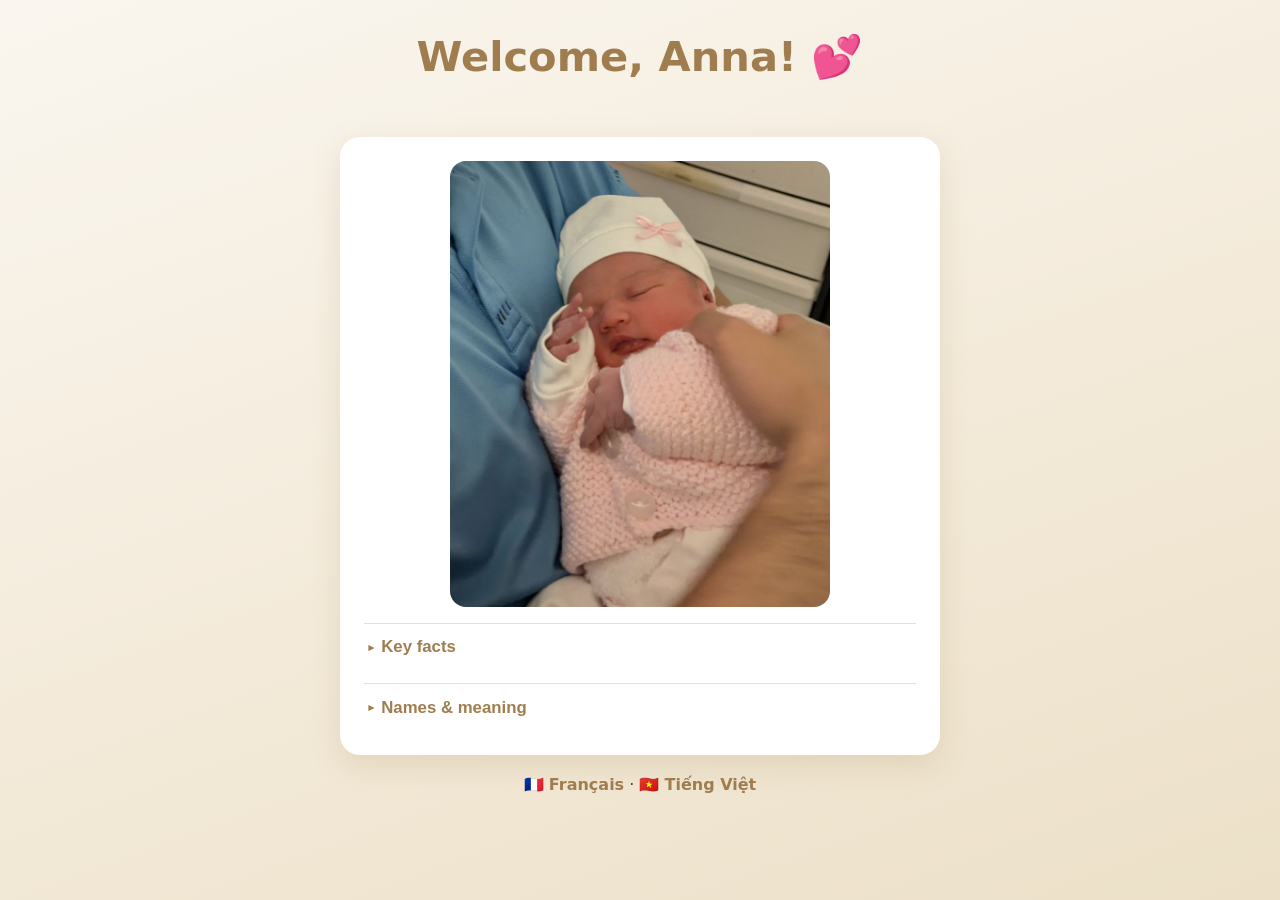
==== anna.en.html @ 6937fba6 "Gift list polish: shorter intro, 🎁 offer button, single button colour - Rewrite the intro (shorter +" ====
<!DOCTYPE html>
<html lang="en">
  <head>
    <meta charset="UTF-8" />
    <meta name="viewport" content="width=device-width, initial-scale=1.0" />
    <title>Anna Tâm Sophie Xuân Doan 🎀</title>
    <link rel="stylesheet" href="styles.css?v=33" />
    <link
      rel="icon"
      href="data:image/svg+xml,<svg xmlns='http://www.w3.org/2000/svg' viewBox='0 0 100 100'><text y='.9em' font-size='90'>👶</text></svg>"
    />
  </head>
  <body data-lang="en">
    <header>
      <h1>Welcome, Anna! 💕</h1>
    </header>

    <main>
      <div class="reveal-card">
        <img id="reveal-photo" class="reveal-photo" alt="" />
        <div class="reveal-section collapsed">
          <button class="reveal-head" type="button" aria-expanded="false">
            <span class="gift-caret" aria-hidden="true">▾</span><span>Key facts</span>
          </button>
          <div class="reveal-body">
            <div id="reveal-facts" class="reveal-facts"></div>
          </div>
        </div>
        <div class="reveal-section collapsed">
          <button class="reveal-head" type="button" aria-expanded="false">
            <span class="gift-caret" aria-hidden="true">▾</span><span>Names &amp; meaning</span>
          </button>
          <div class="reveal-body">
            <div id="reveal-structure" class="reveal-structure"></div>
            <ul id="reveal-names" class="reveal-names"></ul>
            <p id="reveal-name-note" class="reveal-name-note"></p>
          </div>
        </div>
      </div>

      <p class="details-back">
        🇫🇷 <a href="anna.fr.html">Français</a> · 🇻🇳
        <a href="anna.vn.html">Tiếng Việt</a>
      </p>
    </main>

    <script src="script.js?v=33"></script>
  </body>
</html>
---- styles.css ----
:root {
  --beige: #d8c3a0;
  --beige-deep: #a07d4f;
  --cream: #faf6ef;
  --ink: #4a3f30;
  --soft: #8c7e69;
  --good: #2e9e6b;
  --bad: #c2693f;
  --card: #ffffff;
  --shadow: 0 10px 30px rgba(160, 125, 79, 0.18);
}

* {
  box-sizing: border-box;
}

body {
  margin: 0;
  font-family: "Segoe UI", system-ui, -apple-system, sans-serif;
  color: var(--ink);
  background: linear-gradient(160deg, #faf6ef 0%, #f3ead9 55%, #ece0c8 100%);
  min-height: 100vh;
  display: flex;
  flex-direction: column;
}

header {
  text-align: center;
  padding: 2rem 1rem 1rem;
}

header h1 {
  margin: 0 0 1rem;
  font-size: clamp(1.6rem, 5vw, 2.6rem);
  color: var(--beige-deep);
}

nav {
  display: inline-flex;
  flex-wrap: wrap;
  gap: 0.5rem;
  background: rgba(255, 255, 255, 0.7);
  padding: 0.4rem;
  border-radius: 999px;
  box-shadow: var(--shadow);
}

.nav-btn {
  border: none;
  background: transparent;
  color: var(--soft);
  font-size: 0.95rem;
  padding: 0.55rem 1.1rem;
  border-radius: 999px;
  cursor: pointer;
  transition: all 0.2s ease;
}

.nav-btn:hover {
  color: var(--beige-deep);
}

.nav-btn.active {
  background: var(--beige);
  color: #fff;
  box-shadow: 0 4px 12px rgba(160, 125, 79, 0.35);
}

main {
  flex: 1;
  width: 100%;
  max-width: 640px;
  margin: 0 auto;
  padding: 1.5rem 1.25rem 3rem;
}

.screen {
  display: none;
  animation: fade 0.4s ease;
}

.screen.active {
  display: block;
}

@keyframes fade {
  from {
    opacity: 0;
    transform: translateY(8px);
  }
  to {
    opacity: 1;
    transform: translateY(0);
  }
}

h2 {
  color: var(--beige-deep);
  text-align: center;
  margin-top: 0;
}

.lead {
  text-align: center;
  color: var(--soft);
  margin-top: -0.3rem;
}

/* Play button */
.play-btn {
  display: block;
  margin: 2rem auto;
  padding: 1rem 2.5rem;
  font-size: 1.4rem;
  background: linear-gradient(135deg, var(--beige-deep), var(--beige));
  box-shadow: 0 8px 22px rgba(160, 125, 79, 0.45);
}

/* Timer */
.timer-box {
  display: flex;
  flex-direction: column;
  align-items: center;
  margin: 1.5rem 0;
}

.timer-label {
  font-size: 0.75rem;
  letter-spacing: 0.15em;
  text-transform: uppercase;
  color: var(--soft);
}

.timer {
  font-size: 2.4rem;
  font-variant-numeric: tabular-nums;
  font-weight: 700;
  color: var(--ink);
}

/* Forms */
.guess-form {
  display: flex;
  gap: 0.5rem;
  margin: 1rem 0;
}

input[type="text"] {
  flex: 1;
  padding: 0.75rem 1rem;
  border: 2px solid #e6dcc8;
  border-radius: 12px;
  font-size: 1rem;
  outline: none;
  transition: border-color 0.2s;
}

input[type="text"]:focus {
  border-color: var(--beige);
}

button {
  font-size: 1rem;
  font-weight: 600;
  border: none;
  border-radius: 12px;
  padding: 0.75rem 1.25rem;
  background: var(--beige-deep);
  color: #fff;
  cursor: pointer;
  transition: transform 0.1s, opacity 0.2s;
}

button:hover:not(:disabled) {
  transform: translateY(-1px);
}

button:disabled {
  opacity: 0.5;
  cursor: not-allowed;
}

.hint-btn {
  display: block;
  margin: 0.5rem auto;
  background: #fff;
  color: var(--beige-deep);
  border: 2px solid var(--beige);
}

.hints {
  list-style: none;
  padding: 0;
  margin: 1rem 0;
}

.hints li {
  background: #fff;
  border-left: 4px solid var(--beige);
  padding: 0.7rem 1rem;
  margin-bottom: 0.5rem;
  border-radius: 0 10px 10px 0;
  box-shadow: var(--shadow);
  animation: fade 0.3s ease;
}

.feedback {
  text-align: center;
  min-height: 1.4rem;
  font-weight: 600;
  margin: 0.5rem 0;
}

.feedback.correct {
  color: var(--good);
}

.feedback.wrong {
  color: var(--bad);
}

/* Result (win state) */
.result-card,
.reveal-cta-card {
  padding: 1.25rem;
  background: #fff;
  border-radius: 16px;
  box-shadow: var(--shadow);
  text-align: center;
}

.result-card {
  margin-top: 2rem;
}

.reveal-cta-card {
  margin-top: 1rem;
}

.result-title {
  font-size: 1.25rem;
  font-weight: 700;
  color: var(--beige-deep);
  margin: 0 0 1rem;
}

.result-stats {
  display: flex;
  gap: 0.5rem;
  justify-content: center;
}

.stat {
  flex: 1;
  min-width: 0;
  background: #f6efe1;
  border-radius: 12px;
  padding: 0.9rem 0.35rem;
  display: flex;
  flex-direction: column;
  gap: 0.25rem;
}

.stat-value {
  font-size: clamp(1.1rem, 4.5vw, 1.5rem);
  font-weight: 700;
  font-variant-numeric: tabular-nums;
  color: var(--ink);
}

.stat-label {
  font-size: 0.68rem;
  text-transform: uppercase;
  letter-spacing: 0.05em;
  color: var(--soft);
}

.cta-btn {
  display: block;
  width: 100%;
  margin: 0;
  padding: 0.9rem 1.25rem;
  font-size: 1.15rem;
  background: linear-gradient(135deg, var(--beige-deep), var(--beige));
  box-shadow: 0 6px 18px rgba(160, 125, 79, 0.4);
}

.share-btn {
  display: block;
  width: 100%;
  margin: 1rem 0 0;
  background: #fff;
  color: var(--beige-deep);
  border: 2px solid var(--beige);
}

.screenshot-tip {
  color: var(--soft);
  font-size: 0.95rem;
  margin: 1rem 0 0;
}

/* Blur the name once the visitor opts to share their result. */
#game.shared .spoiler {
  filter: blur(8px);
  user-select: none;
  transition: filter 0.25s ease;
}

.hidden {
  display: none;
}

.details-back {
  text-align: center;
  margin: 1.25rem 0 0;
}

.details-back a {
  color: var(--beige-deep);
  text-decoration: none;
  font-weight: 600;
}

.details-back a:hover {
  text-decoration: underline;
}

/* Reveal */
.reveal-card {
  background: #fff;
  border-radius: 20px;
  padding: 1.5rem;
  box-shadow: var(--shadow);
  text-align: center;
}

.reveal-photo {
  width: 100%;
  max-width: 380px;
  border-radius: 16px;
  display: block;
  margin: 0 auto 1rem;
}

.photo-placeholder {
  width: 100%;
  max-width: 380px;
  aspect-ratio: 4 / 5;
  margin: 0 auto 1rem;
  border: 2px dashed var(--beige);
  border-radius: 16px;
  display: flex;
  flex-direction: column;
  align-items: center;
  justify-content: center;
  gap: 0.5rem;
  color: var(--soft);
}

.photo-placeholder span {
  font-size: 3rem;
}

.reveal-name {
  color: var(--beige-deep);
  font-size: 1.6rem;
  margin: 0.3rem 0 1rem;
}

.reveal-facts {
  display: grid;
  grid-template-columns: 1fr 1fr;
  gap: 0.6rem;
  margin: 1rem 0;
}

.fact {
  background: #f6efe1;
  border-radius: 12px;
  padding: 0.7rem;
  display: flex;
  flex-direction: column;
}

.fact-label {
  font-size: 0.72rem;
  text-transform: uppercase;
  letter-spacing: 0.1em;
  color: var(--soft);
}

.fact-value {
  font-weight: 600;
}

.reveal-subtitle {
  color: var(--beige-deep);
  font-size: 1.05rem;
  text-align: left;
  margin: 1.5rem 0 0.6rem;
}

.reveal-section {
  margin: 0.75rem 0 0;
  border-top: 1px solid #ece0cc;
}

.reveal-head {
  display: flex;
  align-items: center;
  gap: 0.5rem;
  width: 100%;
  text-align: left;
  background: transparent;
  border: none;
  box-shadow: none;
  cursor: pointer;
  color: var(--beige-deep);
  font-size: 1.05rem;
  font-weight: 700;
  padding: 0.85rem 0.2rem;
}

.reveal-head:hover:not(:disabled) {
  transform: none;
}

.reveal-section.collapsed .gift-caret {
  transform: rotate(-90deg);
}

.reveal-body {
  padding-bottom: 0.5rem;
}

.reveal-section.collapsed .reveal-body {
  display: none;
}

.reveal-names {
  list-style: none;
  padding: 0;
  margin: 0;
  text-align: left;
}

.reveal-names li {
  background: #f6efe1;
  border-radius: 12px;
  padding: 0.7rem 0.9rem;
  margin-bottom: 0.5rem;
  line-height: 1.5;
}

.reveal-structure {
  margin: 1rem 0 0;
}

.structure-row {
  display: flex;
  justify-content: space-between;
  align-items: baseline;
  gap: 0.75rem;
  padding: 0.55rem 0.2rem;
  border-bottom: 1px solid #ece0cc;
  text-align: left;
}

.structure-row:last-child {
  border-bottom: none;
}

.structure-label {
  font-size: 0.78rem;
  text-transform: uppercase;
  letter-spacing: 0.06em;
  color: var(--soft);
  flex-shrink: 0;
}

.structure-value {
  font-weight: 700;
  color: var(--beige-deep);
  text-align: right;
}

.name-word {
  font-weight: 700;
  color: var(--beige-deep);
}

.name-meaning {
  color: var(--ink);
}

.reveal-name-note {
  background: #f6efe1;
  border-radius: 12px;
  padding: 0.7rem 0.9rem;
  margin: 0.5rem 0 0;
  text-align: left;
  color: var(--ink);
  line-height: 1.5;
}


/* Gift list */
.gift-card {
  background: #fff;
  border-radius: 20px;
  padding: 1.5rem;
  box-shadow: var(--shadow);
  margin-top: 1rem;
}

.gift-card-title {
  color: var(--beige-deep);
  font-size: 1.2rem;
  margin: 0 0 0.5rem;
  text-align: center;
}

.gift-intro {
  color: var(--soft);
  font-size: 0.95rem;
  text-align: center;
  margin: 0 0 1rem;
  line-height: 1.5;
}

.gift-items {
  list-style: none;
  padding: 0;
  margin: 0;
}

.gift-group {
  margin-top: 1rem;
}

.gift-group:first-child {
  margin-top: 0;
}

.gift-category {
  display: flex;
  align-items: center;
  gap: 0.45rem;
  width: 100%;
  text-align: left;
  background: transparent;
  border: none;
  box-shadow: none;
  cursor: pointer;
  font-size: 0.78rem;
  font-weight: 700;
  text-transform: uppercase;
  letter-spacing: 0.06em;
  color: var(--beige-deep);
  padding: 0.4rem 0.2rem;
  margin: 0 0 0.4rem;
}

.gift-category:hover:not(:disabled) {
  transform: none;
}

.gift-cat-name {
  flex: 1;
}

.gift-count {
  font-weight: 600;
  color: var(--soft);
}

.gift-caret {
  display: inline-block;
  transition: transform 0.2s ease;
  font-size: 0.7rem;
}

.gift-group.collapsed .gift-caret {
  transform: rotate(-90deg);
}

.gift-group-items {
  list-style: none;
  padding: 0;
  margin: 0;
}

.gift-group.collapsed .gift-group-items {
  display: none;
}

.gift-item {
  display: flex;
  align-items: center;
  justify-content: space-between;
  gap: 0.75rem;
  padding: 0.75rem 0.9rem;
  background: #f6efe1;
  border-radius: 12px;
  margin-bottom: 0.5rem;
}

.gift-item.taken {
  opacity: 0.75;
  flex-direction: column;
  align-items: flex-start;
  gap: 0.3rem;
}

.gift-name {
  display: flex;
  flex-direction: column;
  text-align: left;
  min-width: 0;
}

.gift-word {
  font-weight: 700;
  color: var(--ink);
  overflow-wrap: anywhere;
}

.gift-details {
  font-size: 0.8rem;
  color: var(--soft);
}

.gift-contributors {
  font-size: 0.8rem;
  font-weight: 600;
  color: var(--good);
  margin-top: 0.2rem;
  overflow-wrap: anywhere;
}

.gift-badge.taken {
  font-size: 0.8rem;
  font-weight: 600;
  color: var(--good);
  text-align: left;
  overflow-wrap: anywhere;
}

.gift-reserve {
  flex-shrink: 0;
  font-size: 0.9rem;
  padding: 0.5rem 0.9rem;
  background: linear-gradient(135deg, var(--beige-deep), var(--beige));
}

.gift-offer {
  font-size: 1.3rem;
  line-height: 1;
  padding: 0.45rem 0.7rem;
}

/* Offer -> choose (take entirely / participate) */
.gift-choice {
  display: none;
}

.gift-item.choosing {
  flex-direction: column;
  align-items: stretch;
  gap: 0.5rem;
}

.gift-item.choosing .gift-offer {
  display: none;
}

.gift-item.choosing .gift-choice {
  display: flex;
  flex-direction: column;
  gap: 0.4rem;
}

.gift-cancel {
  background: none;
  border: none;
  box-shadow: none;
  color: var(--soft);
  font-size: 0.85rem;
  cursor: pointer;
  padding: 0.2rem;
}

.gift-cancel:hover:not(:disabled) {
  transform: none;
}

.gift-status {
  text-align: center;
  color: var(--soft);
  margin: 0.5rem 0;
}

.gift-add {
  margin-top: 1rem;
}

.gift-add-form {
  display: flex;
  flex-direction: column;
  gap: 0.5rem;
  margin-top: 0.75rem;
}

.gift-add-form.hidden {
  display: none;
}

.gift-add-form input,
.gift-add-form select {
  width: 100%;
  padding: 0.7rem 0.9rem;
  border: 2px solid #e6dcc8;
  border-radius: 12px;
  font-size: 1rem;
  outline: none;
  background: #fff;
}

.gift-add-form input:focus,
.gift-add-form select:focus {
  border-color: var(--beige);
}

@media (max-width: 420px) {
  .reveal-facts {
    grid-template-columns: 1fr;
  }
}
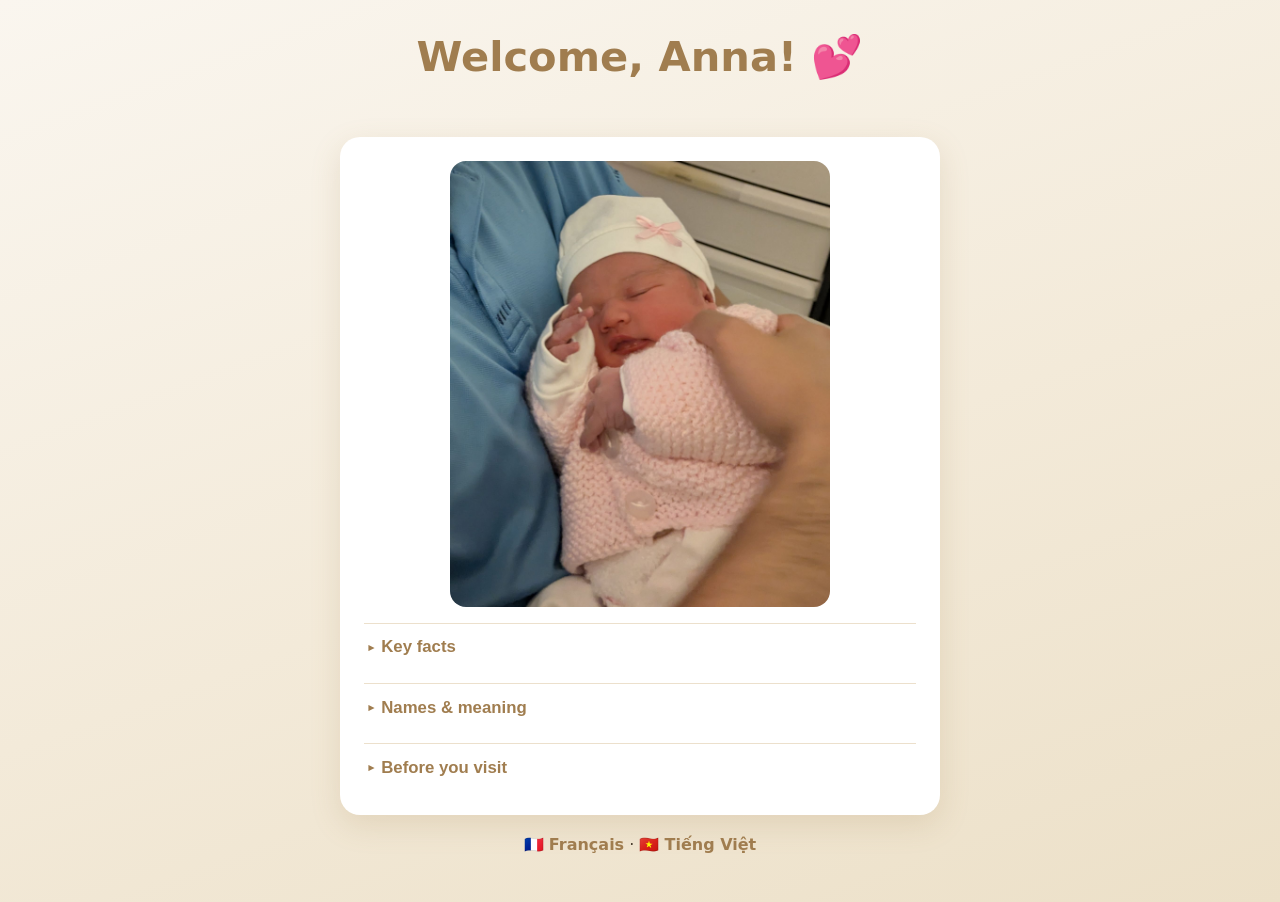
==== commit 6a38c7b7: "Add a collapsible 'Before you visit' section (FR/EN/VN) Visitor etiquette tips: up-to-date vaccines " ====
--- a/anna.en.html
+++ b/anna.en.html
@@ -4,7 +4,7 @@
     <meta charset="UTF-8" />
     <meta name="viewport" content="width=device-width, initial-scale=1.0" />
     <title>Anna Tâm Sophie Xuân Doan 🎀</title>
-    <link rel="stylesheet" href="styles.css?v=33" />
+    <link rel="stylesheet" href="styles.css?v=34" />
     <link
       rel="icon"
       href="data:image/svg+xml,<svg xmlns='http://www.w3.org/2000/svg' viewBox='0 0 100 100'><text y='.9em' font-size='90'>👶</text></svg>"
@@ -36,6 +36,14 @@
             <p id="reveal-name-note" class="reveal-name-note"></p>
           </div>
         </div>
+        <div class="reveal-section collapsed">
+          <button class="reveal-head" type="button" aria-expanded="false">
+            <span class="gift-caret" aria-hidden="true">▾</span><span>Before you visit</span>
+          </button>
+          <div class="reveal-body">
+            <ul id="reveal-visit" class="reveal-names"></ul>
+          </div>
+        </div>
       </div>
 
       <p class="details-back">
@@ -44,6 +52,6 @@
       </p>
     </main>
 
-    <script src="script.js?v=33"></script>
+    <script src="script.js?v=38"></script>
   </body>
 </html>
--- a/styles.css
+++ b/styles.css
@@ -701,6 +701,31 @@
   margin: 0.5rem 0;
 }
 
+.gift-loading {
+  display: flex;
+  align-items: center;
+  justify-content: center;
+  gap: 0.6rem;
+  color: var(--soft);
+  padding: 1.5rem 0;
+}
+
+.spinner {
+  width: 1.2rem;
+  height: 1.2rem;
+  border: 3px solid #e6dcc8;
+  border-top-color: var(--beige-deep);
+  border-radius: 50%;
+  animation: spin 0.8s linear infinite;
+  flex-shrink: 0;
+}
+
+@keyframes spin {
+  to {
+    transform: rotate(360deg);
+  }
+}
+
 .gift-add {
   margin-top: 1rem;
 }
